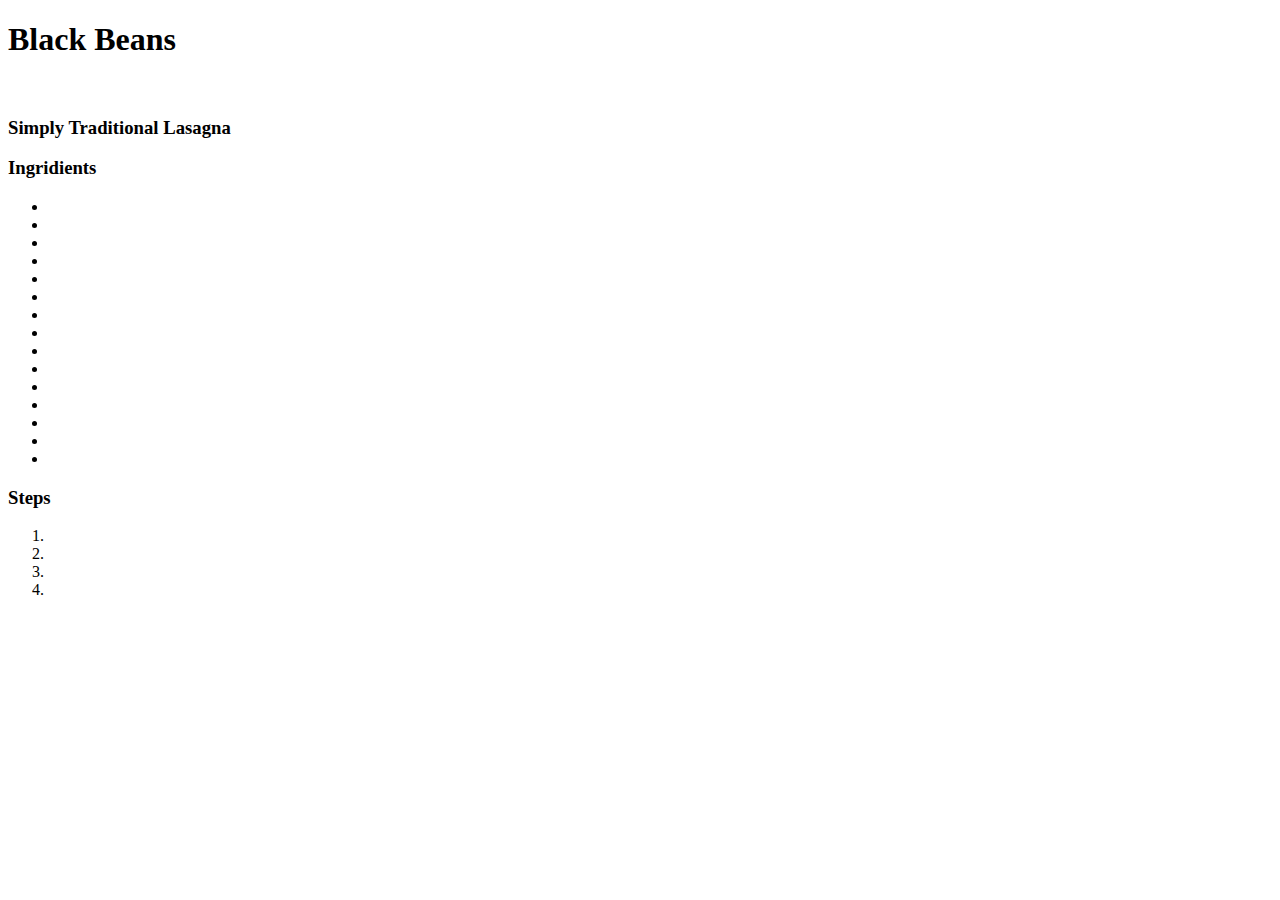
==== recipes/black-beans.html @ eea46821 "Create black-beans.html" ====
<!DOCTYPE html>
<html lang="en">
<head>
    <meta charset="UTF-8">
    <meta http-equiv="X-UA-Compatible" content="IE=edge">
    <meta name="viewport" content="width=device-width, initial-scale=1.0">
    <title>Lasagna Recipe</title>
</head>
<body>
    <h1>Black Beans</h1>
    <img src="" alt="">
    <h3>Simply Traditional Lasagna</h3>
    <p></p>
    <h3>Ingridients</h3>
    <ul>
        <li></li>
        <li></li>
        <li></li>
        <li></li>
        <li></li>
        <li></li>
        <li></li>
        <li></li>
        <li></li>
        <li></li>
        <li></li>
        <li></li>
        <li></li>
        <li></li>
        <li></li>
    </ul>

    <h3>Steps</h3>
    <ol>
        <li></li>
        <li></li>
        <li></li>
        <li></li>
    </ol>
</body>
</html>
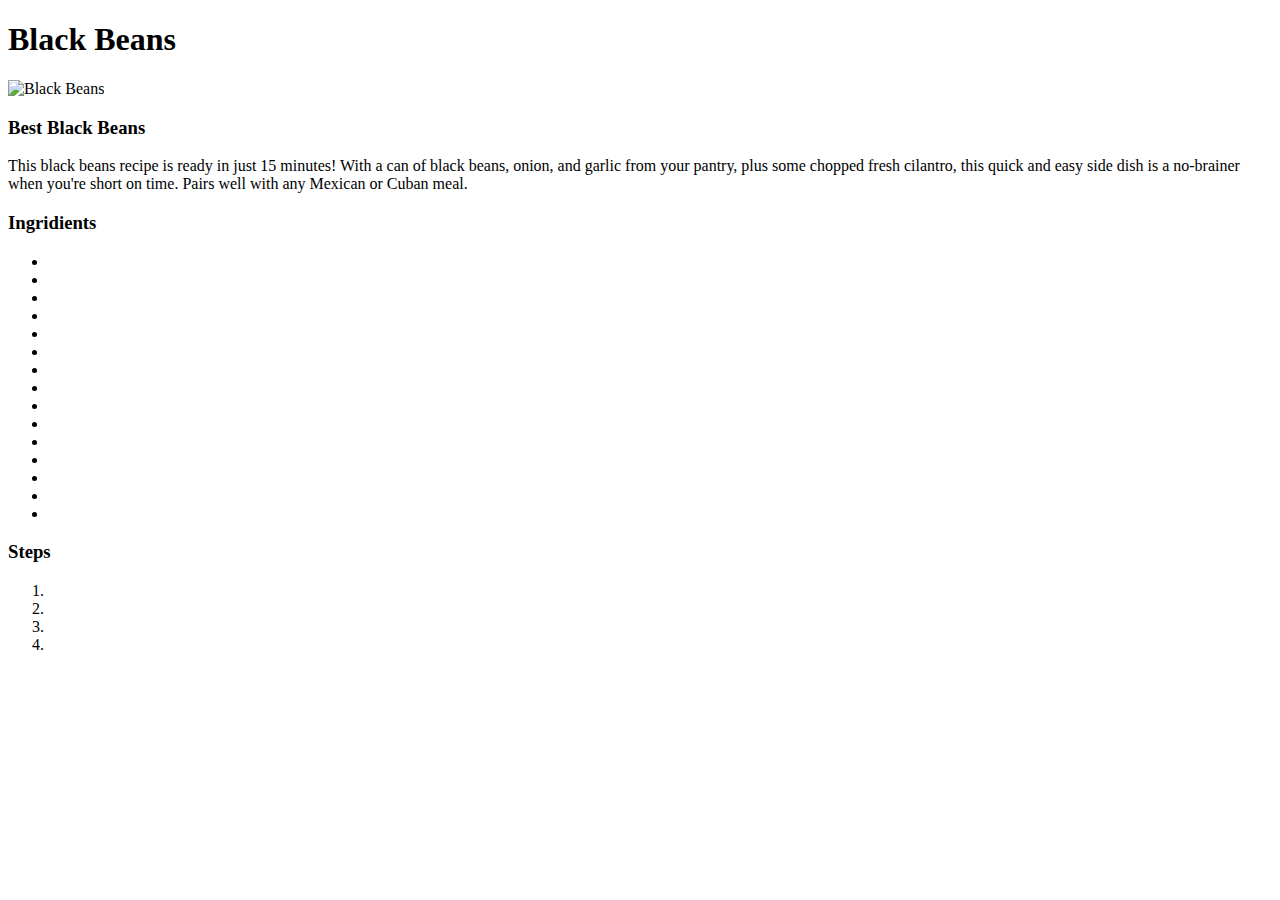
==== commit acc42b19: "Includes basic information at black-beans.html" ====
--- a/recipes/black-beans.html
+++ b/recipes/black-beans.html
@@ -8,9 +8,9 @@
 </head>
 <body>
     <h1>Black Beans</h1>
-    <img src="" alt="">
-    <h3>Simply Traditional Lasagna</h3>
-    <p></p>
+    <img src="../images/black-beans.jpeg" alt="Black Beans">
+    <h3>Best Black Beans</h3>
+    <p>This black beans recipe is ready in just 15 minutes! With a can of black beans, onion, and garlic from your pantry, plus some chopped fresh cilantro, this quick and easy side dish is a no-brainer when you're short on time. Pairs well with any Mexican or Cuban meal.</p>
     <h3>Ingridients</h3>
     <ul>
         <li></li>
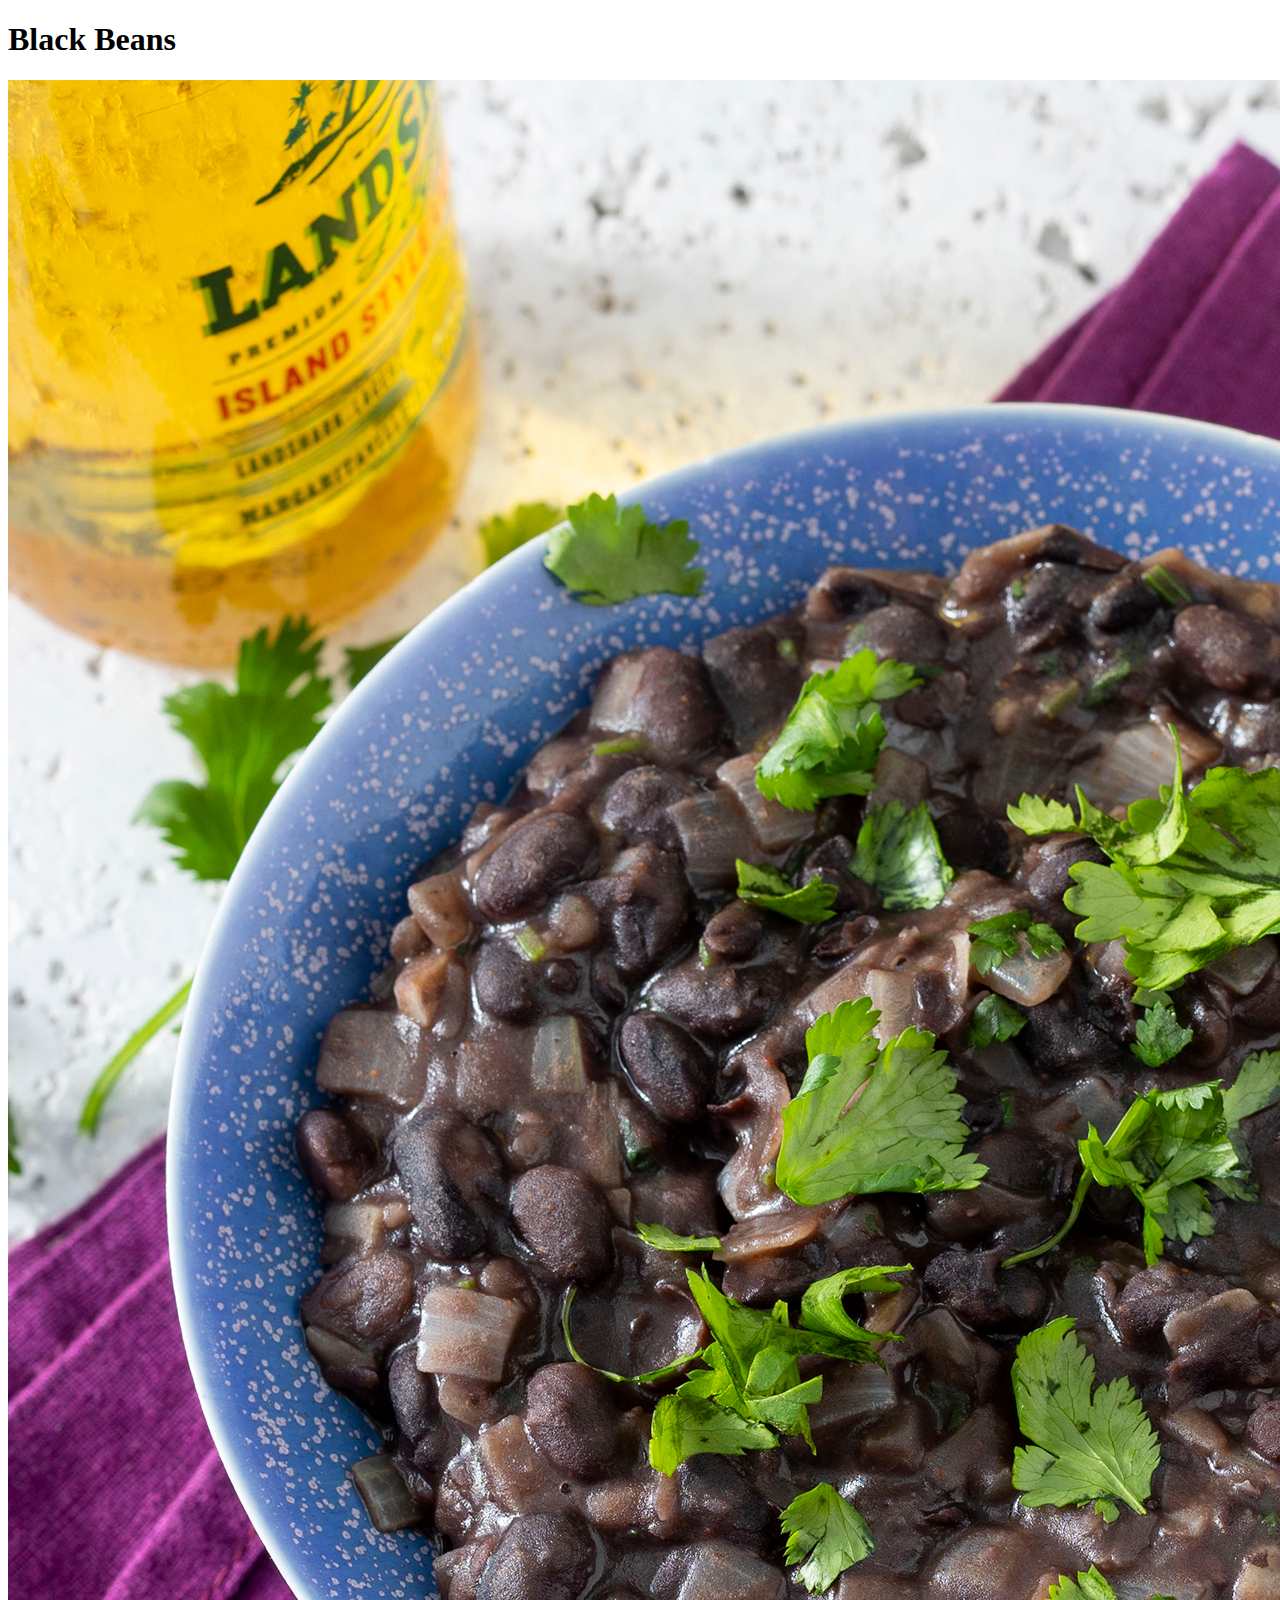
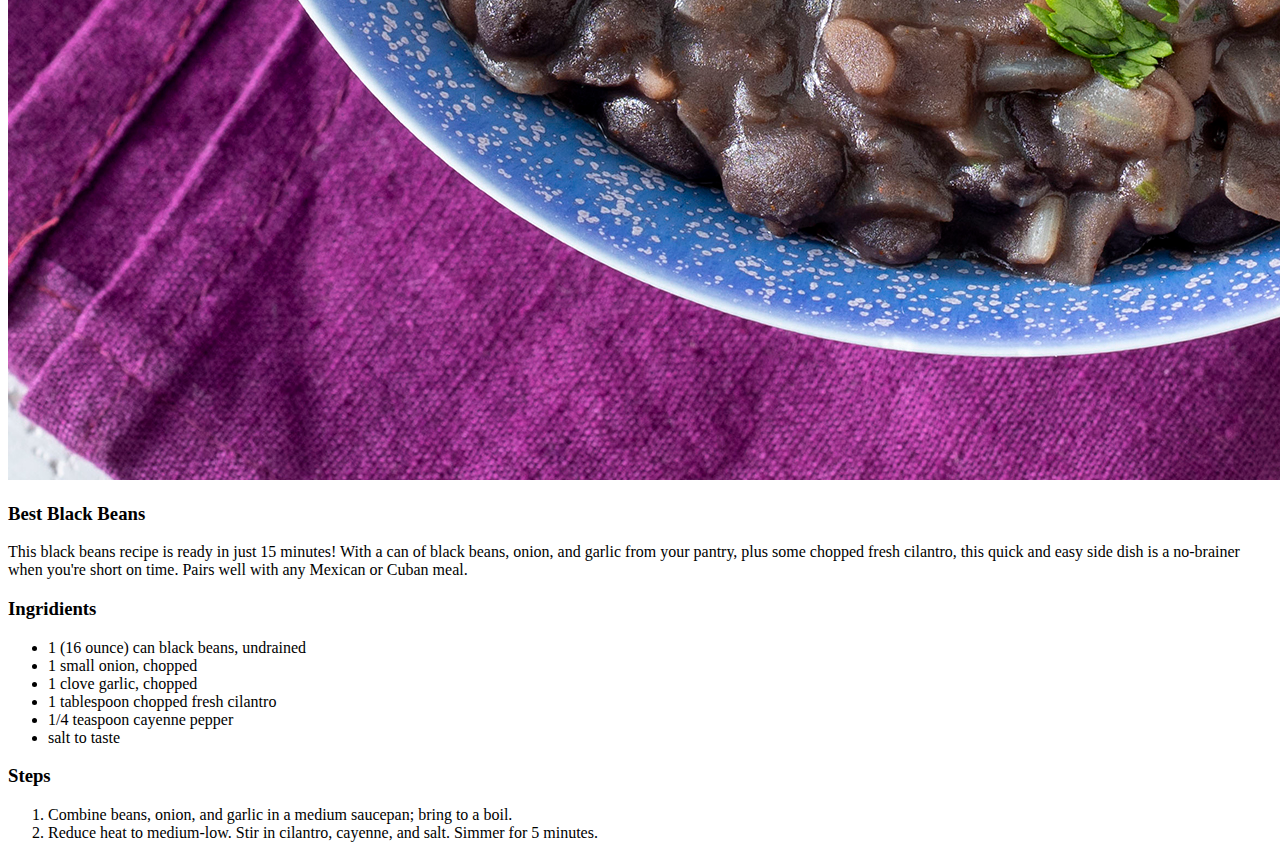
==== commit 8e8c88e7: "Includes ingridients and steps at black-beans.html Includes link to black-beans recipe at index.html" ====
--- a/recipes/black-beans.html
+++ b/recipes/black-beans.html
@@ -13,29 +13,18 @@
     <p>This black beans recipe is ready in just 15 minutes! With a can of black beans, onion, and garlic from your pantry, plus some chopped fresh cilantro, this quick and easy side dish is a no-brainer when you're short on time. Pairs well with any Mexican or Cuban meal.</p>
     <h3>Ingridients</h3>
     <ul>
-        <li></li>
-        <li></li>
-        <li></li>
-        <li></li>
-        <li></li>
-        <li></li>
-        <li></li>
-        <li></li>
-        <li></li>
-        <li></li>
-        <li></li>
-        <li></li>
-        <li></li>
-        <li></li>
-        <li></li>
+        <li>1 (16 ounce) can black beans, undrained</li>
+        <li>1 small onion, chopped</li>
+        <li>1 clove garlic, chopped</li>
+        <li>1 tablespoon chopped fresh cilantro</li>
+        <li>1/4 teaspoon cayenne pepper</li>
+        <li>salt to taste</li>
     </ul>
 
     <h3>Steps</h3>
     <ol>
-        <li></li>
-        <li></li>
-        <li></li>
-        <li></li>
+        <li>Combine beans, onion, and garlic in a medium saucepan; bring to a boil.</li>
+        <li>Reduce heat to medium-low. Stir in cilantro, cayenne, and salt. Simmer for 5 minutes.</li>
     </ol>
 </body>
 </html>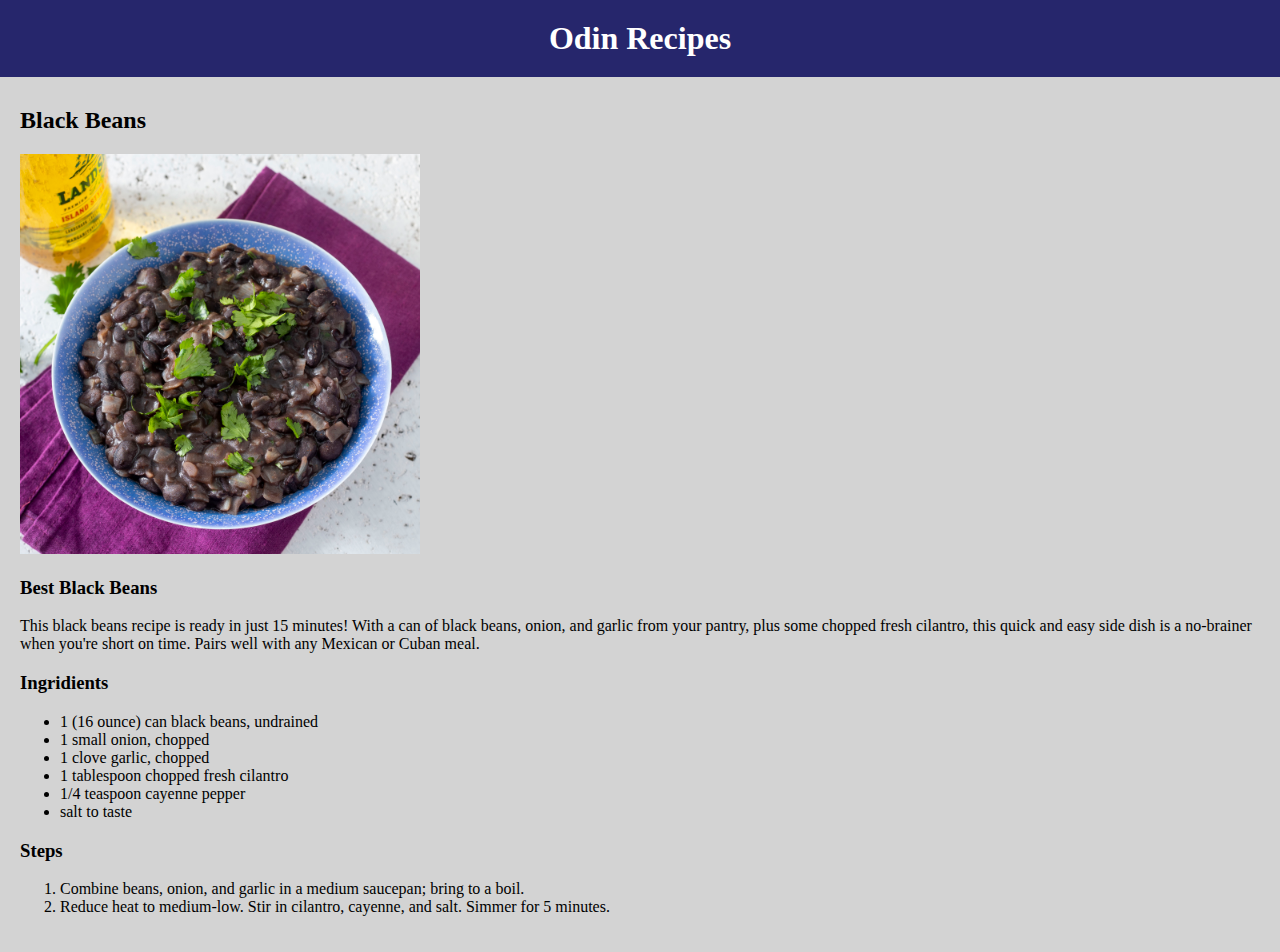
==== commit 53361ff4: "Includes basic styling for all pages" ====
--- a/recipes/black-beans.html
+++ b/recipes/black-beans.html
@@ -5,26 +5,32 @@
     <meta http-equiv="X-UA-Compatible" content="IE=edge">
     <meta name="viewport" content="width=device-width, initial-scale=1.0">
     <title>Lasagna Recipe</title>
+    <link rel="stylesheet" href="../css/style.css">
 </head>
 <body>
-    <h1>Black Beans</h1>
-    <img src="../images/black-beans.jpeg" alt="Black Beans">
-    <h3>Best Black Beans</h3>
-    <p>This black beans recipe is ready in just 15 minutes! With a can of black beans, onion, and garlic from your pantry, plus some chopped fresh cilantro, this quick and easy side dish is a no-brainer when you're short on time. Pairs well with any Mexican or Cuban meal.</p>
-    <h3>Ingridients</h3>
-    <ul>
-        <li>1 (16 ounce) can black beans, undrained</li>
-        <li>1 small onion, chopped</li>
-        <li>1 clove garlic, chopped</li>
-        <li>1 tablespoon chopped fresh cilantro</li>
-        <li>1/4 teaspoon cayenne pepper</li>
-        <li>salt to taste</li>
-    </ul>
+    <header>
+        <h1><a href="../index.html" id="logo"> Odin Recipes</a></h1>
+    </header>
+    <main>
+        <h2>Black Beans</h2>
+        <img src="../images/black-beans.jpeg" alt="Black Beans" id="bbean">
+        <h3>Best Black Beans</h3>
+        <p>This black beans recipe is ready in just 15 minutes! With a can of black beans, onion, and garlic from your pantry, plus some chopped fresh cilantro, this quick and easy side dish is a no-brainer when you're short on time. Pairs well with any Mexican or Cuban meal.</p>
+        <h3>Ingridients</h3>
+        <ul>
+            <li>1 (16 ounce) can black beans, undrained</li>
+            <li>1 small onion, chopped</li>
+            <li>1 clove garlic, chopped</li>
+            <li>1 tablespoon chopped fresh cilantro</li>
+            <li>1/4 teaspoon cayenne pepper</li>
+            <li>salt to taste</li>
+        </ul>
 
-    <h3>Steps</h3>
-    <ol>
-        <li>Combine beans, onion, and garlic in a medium saucepan; bring to a boil.</li>
-        <li>Reduce heat to medium-low. Stir in cilantro, cayenne, and salt. Simmer for 5 minutes.</li>
-    </ol>
+        <h3>Steps</h3>
+        <ol>
+            <li>Combine beans, onion, and garlic in a medium saucepan; bring to a boil.</li>
+            <li>Reduce heat to medium-low. Stir in cilantro, cayenne, and salt. Simmer for 5 minutes.</li>
+        </ol>
+    </main>    
 </body>
 </html>--- a/css/style.css
+++ b/css/style.css
@@ -0,0 +1,49 @@
+body {
+    padding: 0;
+    margin: 0;
+    background-color: lightgray;
+}
+header {
+    background-color: #26266c;
+    color: white;
+    text-align: center;
+    margin-top: 0;
+    padding-top: 10 px;
+}
+header h1 {
+    margin: 0;
+    padding: 20px 0px 20px 0px;
+    text-align: center;
+}
+
+#logo {
+    text-decoration: none;
+    color: white;
+}
+
+main {
+    padding: 20px;
+}
+h2 {
+    margin: 0;
+    padding: 10px 0 20px 0;
+}
+.links {
+    float: left;
+    padding: 20px;
+}
+
+#bbean {
+    width: auto;
+    height: 400px;
+}
+
+#lasagna {
+    width: auto;
+    height: 400px;
+}
+
+#psalad {
+    width: auto;
+    height: 400px;
+}